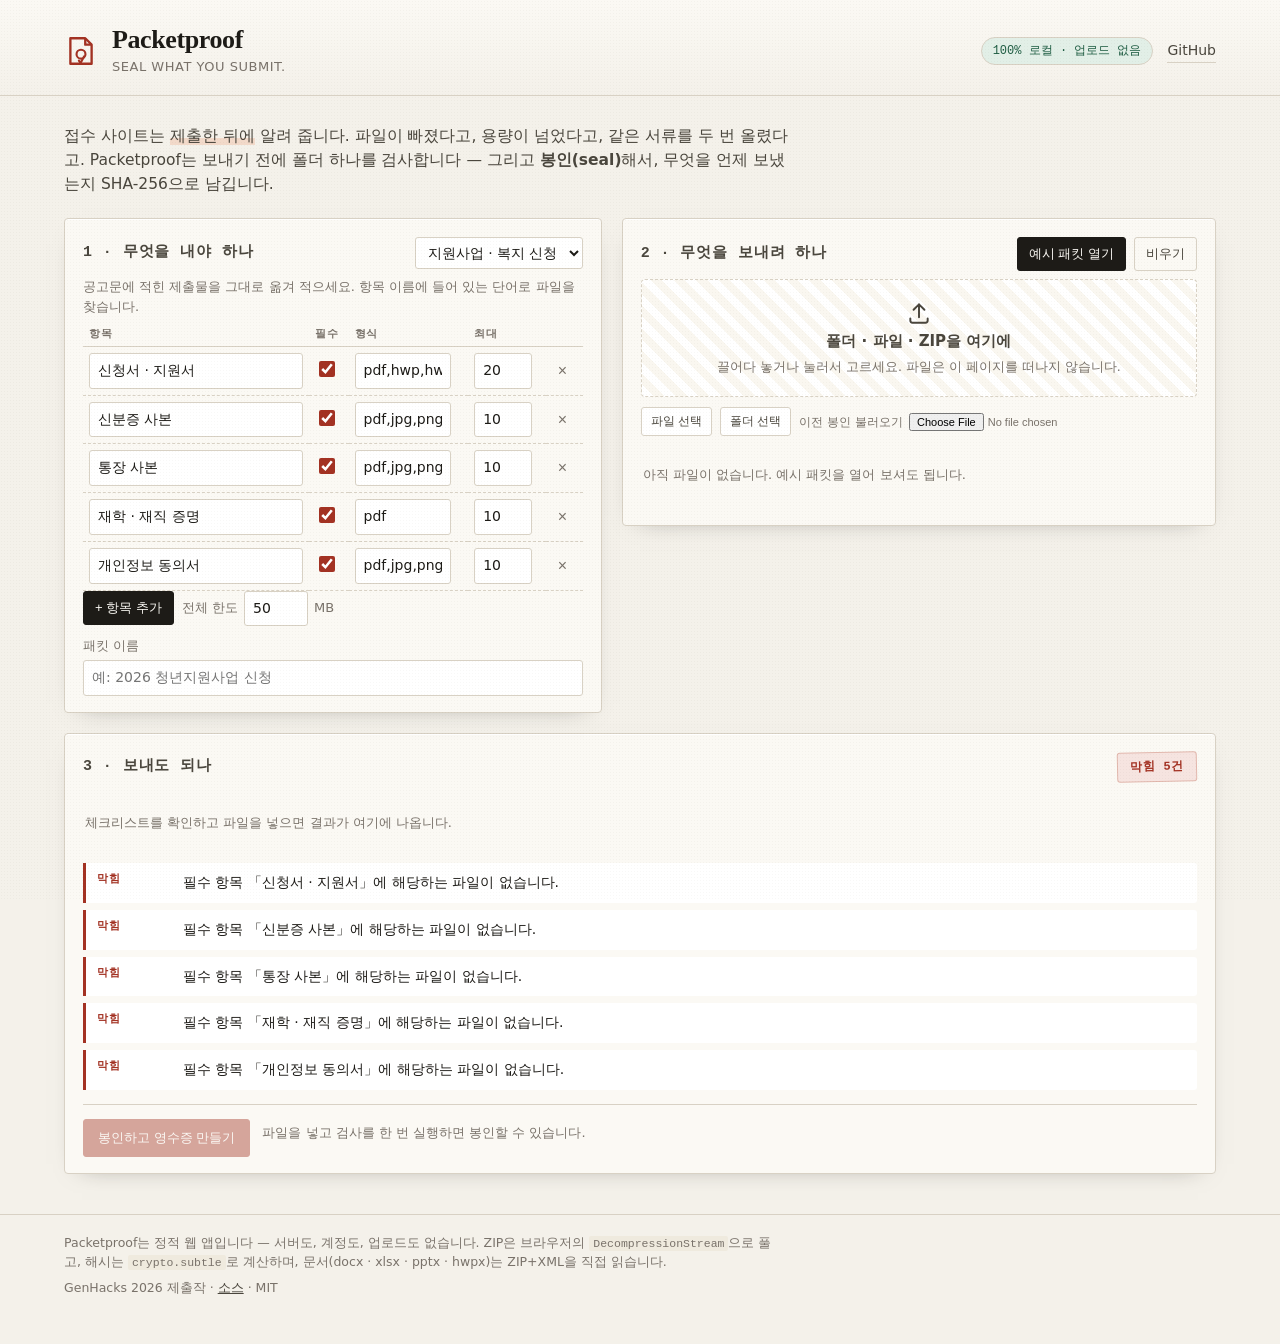
==== docs/index.html @ 07fa8c03 "Publish the app from docs/ for GitHub Pages; fix README paths" ====
<!doctype html>
<html lang="ko">
<head>
<meta charset="utf-8" />
<meta name="viewport" content="width=device-width, initial-scale=1" />
<title>Packetproof — seal what you submit</title>
<meta name="description" content="Check a submission packet in the browser: missing files, wrong formats, duplicate attachments, leaked ID numbers — and seal a SHA-256 receipt. No upload, no server." />
<link rel="stylesheet" href="style.css" />
<link rel="icon" href="data:image/svg+xml,%3Csvg xmlns='http://www.w3.org/2000/svg' viewBox='0 0 32 32'%3E%3Crect width='32' height='32' fill='%23f4f1ea'/%3E%3Cpath d='M11 6h9l4 4v16H11z' fill='none' stroke='%23a33223' stroke-width='2'/%3E%3C/svg%3E" />
</head>
<body>
<header class="masthead">
  <div class="brand">
    <div class="mark" aria-hidden="true">
      <svg viewBox="0 0 32 32" width="34" height="34"><path d="M6 4h14l6 6v18H6z" fill="none" stroke="currentColor" stroke-width="2.2" stroke-linejoin="round"/><path d="M20 4v6h6" fill="none" stroke="currentColor" stroke-width="2.2" stroke-linejoin="round"/><circle cx="16" cy="19" r="4.2" fill="none" stroke="currentColor" stroke-width="2"/><path d="M14 25l1.6 2.2L19 21" fill="none" stroke="currentColor" stroke-width="2" stroke-linecap="round"/></svg>
    </div>
    <div>
      <h1>Packetproof</h1>
      <p class="tagline">Seal what you submit.</p>
    </div>
  </div>
  <div class="brand-right">
    <span class="pill" id="privacy-pill" title="파일은 이 브라우저 밖으로 나가지 않습니다">100% 로컬 · 업로드 없음</span>
    <a class="ghost-link" href="https://github.com/qkrrkdhzdl-arch/packetproof" target="_blank" rel="noopener">GitHub</a>
  </div>
</header>

<main>
  <section class="intro">
    <p>
      접수 사이트는 <em>제출한 뒤에</em> 알려 줍니다. 파일이 빠졌다고, 용량이 넘었다고, 같은 서류를 두 번 올렸다고.
      Packetproof는 보내기 전에 폴더 하나를 검사합니다 — 그리고 <strong>봉인(seal)</strong>해서, 무엇을 언제 보냈는지 SHA-256으로 남깁니다.
    </p>
  </section>

  <div class="grid">
    <!-- ── 왼쪽: 체크리스트 ────────────────────────────────── -->
    <section class="card" id="checklist-card">
      <div class="card-head">
        <h2>1 · 무엇을 내야 하나</h2>
        <select id="preset-select" aria-label="체크리스트 프리셋"></select>
      </div>
      <p class="hint">공고문에 적힌 제출물을 그대로 옮겨 적으세요. 항목 이름에 들어 있는 단어로 파일을 찾습니다.</p>
      <div class="table-wrap">
        <table class="checklist" id="checklist-table">
          <thead>
            <tr><th>항목</th><th>필수</th><th>형식</th><th>최대</th><th></th></tr>
          </thead>
          <tbody></tbody>
        </table>
      </div>
      <div class="row-actions">
        <button class="btn small" id="add-item">+ 항목 추가</button>
        <label class="total-field">전체 한도
          <input type="number" id="total-mb" min="1" max="2000" step="1" /> MB
        </label>
      </div>
      <div class="packet-name">
        <label>패킷 이름 <input type="text" id="packet-name" placeholder="예: 2026 청년지원사업 신청" /></label>
      </div>
    </section>

    <!-- ── 오른쪽: 파일 ─────────────────────────────────── -->
    <section class="card" id="files-card">
      <div class="card-head">
        <h2>2 · 무엇을 보내려 하나</h2>
        <div class="row-actions">
          <button class="btn small" id="sample-btn">예시 패킷 열기</button>
          <button class="btn small ghost" id="clear-btn">비우기</button>
        </div>
      </div>
      <div id="dropzone" class="dropzone" tabindex="0" role="button" aria-label="파일·폴더·ZIP을 끌어다 놓거나 눌러서 선택">
        <div class="dz-inner">
          <svg viewBox="0 0 24 24" width="26" height="26" aria-hidden="true"><path d="M12 16V4m0 0L7 9m5-5l5 5M4 17v2a2 2 0 002 2h12a2 2 0 002-2v-2" fill="none" stroke="currentColor" stroke-width="1.8" stroke-linecap="round" stroke-linejoin="round"/></svg>
          <strong>폴더 · 파일 · ZIP을 여기에</strong>
          <span>끌어다 놓거나 눌러서 고르세요. 파일은 이 페이지를 떠나지 않습니다.</span>
        </div>
        <input type="file" id="file-input" multiple hidden />
        <input type="file" id="folder-input" webkitdirectory directory multiple hidden />
      </div>
      <div class="row-actions sub">
        <button class="btn tiny" id="pick-files">파일 선택</button>
        <button class="btn tiny" id="pick-folder">폴더 선택</button>
        <label class="tiny-label">이전 봉인 불러오기 <input type="file" id="prev-manifest" accept="application/json" /></label>
      </div>
      <div id="files-list" class="files"></div>
    </section>
  </div>

  <!-- ── 결과 ─────────────────────────────────────────── -->
  <section class="card" id="result-card">
    <div class="card-head">
      <h2>3 · 보내도 되나</h2>
      <div class="verdict-badge" id="verdict" data-state="empty">검사 대기</div>
    </div>
    <div id="findings" class="findings"></div>
    <div class="seal-row">
      <button class="btn primary" id="seal-btn" disabled>봉인하고 영수증 만들기</button>
      <span class="hint" id="seal-hint">파일을 넣고 검사를 한 번 실행하면 봉인할 수 있습니다.</span>
    </div>
    <div id="receipt" class="receipt" hidden></div>
  </section>
</main>

<footer>
  <p>
    Packetproof는 정적 웹 앱입니다 — 서버도, 계정도, 업로드도 없습니다.
    ZIP은 브라우저의 <code>DecompressionStream</code>으로 풀고, 해시는 <code>crypto.subtle</code>로 계산하며,
    문서(docx · xlsx · pptx · hwpx)는 ZIP+XML을 직접 읽습니다.
  </p>
  <p class="muted">GenHacks 2026 제출작 · <a href="https://github.com/qkrrkdhzdl-arch/packetproof">소스</a> · MIT</p>
</footer>

<script type="module" src="app.js"></script>
</body>
</html>
---- docs/style.css ----
:root {
  --paper: #f4f1ea;
  --paper-2: #fbf9f4;
  --ink: #1d1b17;
  --ink-2: #4a463d;
  --ink-3: #79726a;
  --rule: #d8d1c4;
  --stamp: #a33223;
  --stamp-soft: #f6e4e0;
  --warn: #8a5a12;
  --warn-soft: #f8efd9;
  --ok: #1f5d43;
  --ok-soft: #e2efe7;
  --accent: #2c3d8f;
  --mono: ui-monospace, SFMono-Regular, "SF Mono", Menlo, Consolas, monospace;
}

* { box-sizing: border-box; }

html, body {
  margin: 0;
  padding: 0;
  background: var(--paper);
  color: var(--ink);
  font: 400 16px/1.55 "Inter", -apple-system, BlinkMacSystemFont, "Segoe UI", "Apple SD Gothic Neo", "Malgun Gothic", system-ui, sans-serif;
  -webkit-font-smoothing: antialiased;
}

body::before {
  content: "";
  position: fixed;
  inset: 0;
  pointer-events: none;
  background-image: radial-gradient(rgba(29, 27, 23, .032) 1px, transparent 1px);
  background-size: 3px 3px;
  z-index: 100;
}

.masthead {
  display: flex;
  align-items: center;
  justify-content: space-between;
  gap: 16px;
  padding: 26px clamp(18px, 5vw, 64px) 18px;
  border-bottom: 1px solid var(--rule);
  background: linear-gradient(180deg, var(--paper-2), var(--paper));
}

.brand { display: flex; align-items: center; gap: 14px; }
.mark { color: var(--stamp); display: grid; place-items: center; }
.masthead h1 {
  margin: 0;
  font: 600 26px/1.1 "Iowan Old Style", "Palatino Linotype", Palatino, Georgia, serif;
  letter-spacing: -.015em;
}
.tagline { margin: 2px 0 0; color: var(--ink-3); font-size: 13px; letter-spacing: .04em; text-transform: uppercase; }
.brand-right { display: flex; align-items: center; gap: 14px; }
.pill {
  font: 500 12px/1 var(--mono);
  padding: 7px 11px;
  border: 1px solid var(--rule);
  border-radius: 999px;
  color: var(--ok);
  background: var(--ok-soft);
  white-space: nowrap;
}
.ghost-link { color: var(--ink-2); font-size: 14px; text-decoration: none; border-bottom: 1px solid var(--rule); }
.ghost-link:hover { border-color: var(--ink); }

main { padding: 22px clamp(18px, 5vw, 64px) 40px; max-width: 1280px; margin: 0 auto; }

.intro p { max-width: 74ch; margin: 6px 0 22px; color: var(--ink-2); font-size: 15.5px; }
.intro em { font-style: normal; background: linear-gradient(transparent 62%, #f2d9c9 62%); }

.grid { display: grid; grid-template-columns: minmax(0, 0.95fr) minmax(0, 1.05fr); gap: 20px; align-items: start; }
@media (max-width: 900px) { .grid { grid-template-columns: minmax(0, 1fr); } }

.card {
  background: var(--paper-2);
  border: 1px solid var(--rule);
  border-radius: 4px;
  padding: 18px 18px 16px;
  box-shadow: 0 1px 0 #fff inset, 0 8px 24px -18px rgba(29, 27, 23, .5);
}
#result-card { margin-top: 20px; }
.card-head { display: flex; align-items: center; justify-content: space-between; gap: 12px; margin-bottom: 8px; }
.card-head h2 {
  margin: 0;
  font: 600 15px/1.2 var(--mono);
  letter-spacing: .06em;
  text-transform: uppercase;
  color: var(--ink-2);
}
.hint { color: var(--ink-3); font-size: 13px; margin: 2px 0 12px; }

select, input[type="text"], input[type="number"] {
  font: inherit;
  font-size: 14px;
  color: var(--ink);
  background: #fff;
  border: 1px solid var(--rule);
  border-radius: 3px;
  padding: 6px 8px;
}
select:focus-visible, input:focus-visible, button:focus-visible, .dropzone:focus-visible {
  outline: 2px solid var(--accent);
  outline-offset: 2px;
}

.table-wrap { overflow-x: auto; }
.checklist { width: 100%; border-collapse: collapse; font-size: 14px; }
.checklist th {
  text-align: left;
  font: 600 11px/1 var(--mono);
  letter-spacing: .08em;
  text-transform: uppercase;
  color: var(--ink-3);
  padding: 0 6px 6px;
  border-bottom: 1px solid var(--rule);
}
.checklist td { padding: 6px 6px; border-bottom: 1px dashed var(--rule); vertical-align: middle; }
.checklist td input[type="text"] { width: 100%; }
.checklist td input.ext { width: 96px; }
.checklist td input.num { width: 58px; }
.checklist .req input { width: 16px; height: 16px; accent-color: var(--stamp); }
.icon-btn {
  border: 0; background: none; color: var(--ink-3); cursor: pointer;
  font-size: 16px; line-height: 1; padding: 4px 6px; border-radius: 3px;
}
.icon-btn:hover { color: var(--stamp); background: var(--stamp-soft); }

.row-actions { display: flex; gap: 8px; align-items: center; flex-wrap: wrap; }
.row-actions.sub { margin: 10px 0 4px; }
.total-field { font-size: 13px; color: var(--ink-3); display: flex; align-items: center; gap: 6px; }
.total-field input { width: 64px; }
.tiny-label { font-size: 12px; color: var(--ink-3); display: flex; align-items: center; gap: 6px; }
.tiny-label input { font-size: 11px; max-width: 190px; }
input[type="file"] { font-size: 11px; max-width: 176px; color: var(--ink-3); }
.packet-name { margin-top: 10px; font-size: 13px; color: var(--ink-3); }
.packet-name input { width: 100%; margin-top: 4px; }

.btn {
  font: 500 14px/1 inherit;
  padding: 9px 14px;
  border-radius: 3px;
  border: 1px solid var(--ink);
  background: var(--ink);
  color: var(--paper-2);
  cursor: pointer;
  transition: transform .06s ease, background .15s ease;
}
.btn:hover { background: #2b2823; }
.btn:active { transform: translateY(1px); }
.btn.primary { background: var(--stamp); border-color: var(--stamp); }
.btn.primary:hover { background: #8d2a1d; }
.btn:disabled { opacity: .42; cursor: not-allowed; }
.btn.small { font-size: 13px; padding: 7px 11px; }
.btn.tiny { font-size: 12px; padding: 5px 9px; background: #fff; color: var(--ink-2); border-color: var(--rule); }
.btn.tiny:hover { color: var(--ink); border-color: var(--ink-3); background: #fff; }
.btn.ghost { background: transparent; color: var(--ink-2); border-color: var(--rule); }

.dropzone {
  border: 1.5px dashed var(--rule);
  border-radius: 4px;
  background:
    repeating-linear-gradient(45deg, #fff 0 8px, #faf7f0 8px 16px);
  padding: 20px 16px;
  text-align: center;
  cursor: pointer;
  transition: border-color .15s ease, background .15s ease;
}
.dropzone.drag { border-color: var(--stamp); background: var(--stamp-soft); }
.dz-inner { display: grid; gap: 4px; justify-items: center; color: var(--ink-2); }
.dz-inner strong { font-size: 15px; }
.dz-inner span { font-size: 12.5px; color: var(--ink-3); }

.files { display: grid; gap: 4px; margin-top: 6px; max-height: 300px; overflow: auto; }
.file-row {
  display: grid;
  grid-template-columns: 1fr auto auto auto;
  gap: 10px;
  align-items: center;
  padding: 6px 8px;
  border: 1px solid var(--rule);
  border-radius: 3px;
  background: #fff;
  font-size: 13px;
}
.file-row .fname { font-family: var(--mono); font-size: 12.5px; overflow: hidden; text-overflow: ellipsis; white-space: nowrap; }
.file-row .fmeta { color: var(--ink-3); font-size: 11.5px; font-family: var(--mono); white-space: nowrap; }
.file-row .ftag {
  font-size: 10.5px; letter-spacing: .04em; text-transform: uppercase;
  padding: 2px 6px; border-radius: 999px; border: 1px solid var(--rule); color: var(--ink-3); white-space: nowrap;
}
.file-del { font-size: 15px; padding: 2px 6px; }
.file-row.matched .ftag { color: var(--ok); border-color: #b9d6c5; background: var(--ok-soft); }
.file-row.unmatched .ftag { color: var(--warn); border-color: #e3cea1; background: var(--warn-soft); }
.file-empty { color: var(--ink-3); font-size: 13px; padding: 10px 2px; }

.verdict-badge {
  font: 600 12px/1 var(--mono);
  letter-spacing: .06em;
  text-transform: uppercase;
  padding: 8px 12px;
  border-radius: 3px;
  border: 1px solid var(--rule);
  color: var(--ink-3);
  background: #fff;
  transform: rotate(-1.2deg);
}
.verdict-badge[data-state="ready"] { color: var(--ok); border-color: #b9d6c5; background: var(--ok-soft); }
.verdict-badge[data-state="warnings"] { color: var(--warn); border-color: #e3cea1; background: var(--warn-soft); }
.verdict-badge[data-state="blocked"] { color: var(--stamp); border-color: #e2b7ad; background: var(--stamp-soft); }

.findings { display: grid; gap: 7px; margin: 4px 0 14px; }
.finding {
  display: grid;
  grid-template-columns: 74px 1fr;
  gap: 12px;
  padding: 9px 11px;
  border-left: 3px solid var(--rule);
  background: #fff;
  border-radius: 0 3px 3px 0;
  font-size: 14px;
}
.finding .sev {
  font: 600 10.5px/1.4 var(--mono);
  letter-spacing: .08em;
  text-transform: uppercase;
  color: var(--ink-3);
}
.finding .what { color: var(--ink); }
.finding .where { color: var(--ink-3); font-family: var(--mono); font-size: 11.5px; margin-top: 3px; }
.finding.block { border-left-color: var(--stamp); }
.finding.block .sev { color: var(--stamp); }
.finding.warn { border-left-color: #c9902c; }
.finding.warn .sev { color: var(--warn); }
.finding note .sev, .finding.note .sev { color: var(--ink-3); }
.all-clear {
  display: grid;
  gap: 4px;
  padding: 16px;
  border: 1px solid #b9d6c5;
  background: var(--ok-soft);
  border-radius: 4px;
  color: var(--ok);
  font-size: 14px;
}

.seal-row { display: flex; align-items: center; gap: 12px; flex-wrap: wrap; border-top: 1px solid var(--rule); padding-top: 14px; }

.receipt {
  margin-top: 16px;
  background: #fff;
  border: 1px solid var(--rule);
  border-top: 3px double var(--ink-3);
  padding: 16px;
  border-radius: 2px;
}
.receipt h3 {
  margin: 0 0 8px;
  font: 600 13px/1.2 var(--mono);
  letter-spacing: .1em;
  text-transform: uppercase;
  color: var(--ink-2);
}
.receipt pre {
  margin: 0;
  font: 400 11.5px/1.6 var(--mono);
  white-space: pre-wrap;
  word-break: break-all;
  color: var(--ink-2);
  max-height: 280px;
  overflow: auto;
}
.receipt .stamp {
  display: inline-block;
  margin: 10px 0 2px;
  padding: 4px 10px;
  border: 2px solid var(--stamp);
  color: var(--stamp);
  font: 700 12px/1 var(--mono);
  letter-spacing: .18em;
  transform: rotate(-3deg);
  opacity: .85;
}
.receipt .diff { margin-top: 12px; border-top: 1px dashed var(--rule); padding-top: 10px; font-size: 13px; }
.receipt .diff ul { margin: 6px 0 0; padding-left: 18px; color: var(--ink-2); }

footer {
  border-top: 1px solid var(--rule);
  padding: 18px clamp(18px, 5vw, 64px) 40px;
  color: var(--ink-3);
  font-size: 12.5px;
  max-width: 1280px;
  margin: 0 auto;
}
footer p { max-width: 90ch; margin: 0 0 6px; }
footer code { font-family: var(--mono); font-size: 11.5px; background: #efeade; padding: 1px 4px; border-radius: 2px; }
.muted { color: var(--ink-3); }
footer a { color: var(--ink-2); }

.sr-only { position: absolute; width: 1px; height: 1px; overflow: hidden; clip: rect(0 0 0 0); }
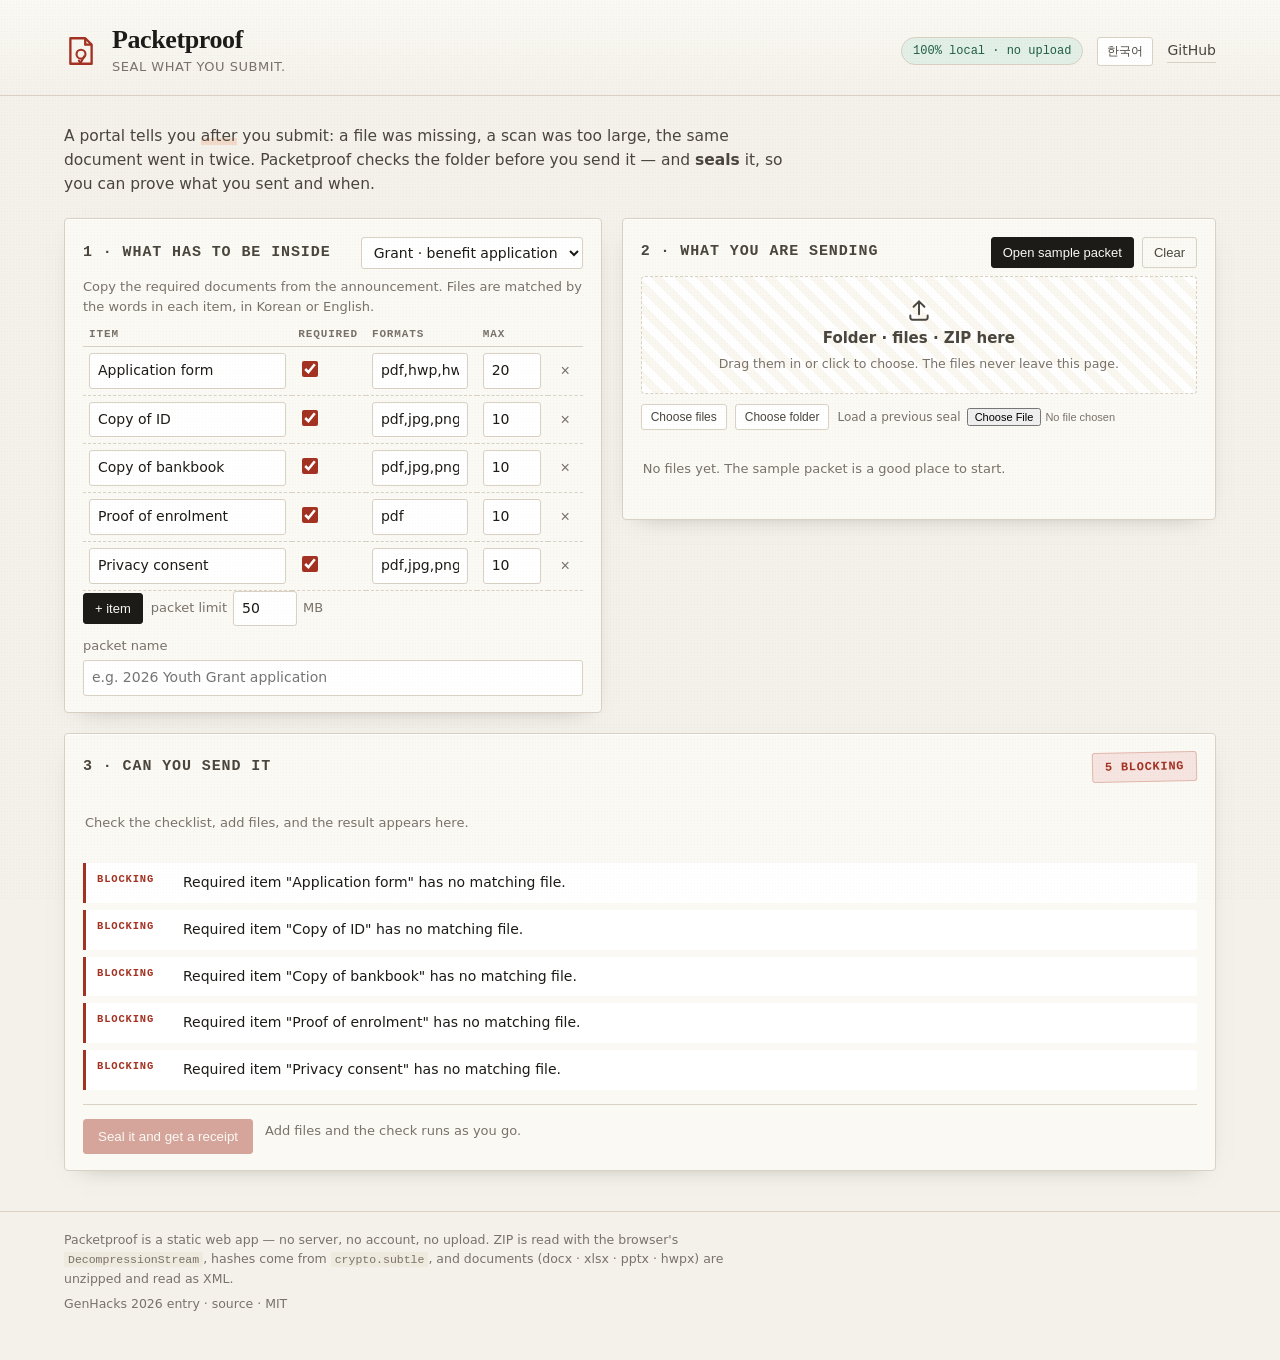
==== commit 67e8bbe9: "Bilingual interface (English/Korean): findings as codes + parameters, string table in i18n.js - i18n" ====
--- a/docs/index.html
+++ b/docs/index.html
@@ -1,5 +1,5 @@
 <!doctype html>
-<html lang="ko">
+<html lang="en">
 <head>
 <meta charset="utf-8" />
 <meta name="viewport" content="width=device-width, initial-scale=1" />
@@ -16,99 +16,101 @@
     </div>
     <div>
       <h1>Packetproof</h1>
-      <p class="tagline">Seal what you submit.</p>
+      <p class="tagline" data-i18n="tagline">Seal what you submit.</p>
     </div>
   </div>
   <div class="brand-right">
-    <span class="pill" id="privacy-pill" title="파일은 이 브라우저 밖으로 나가지 않습니다">100% 로컬 · 업로드 없음</span>
+    <span class="pill" id="privacy-pill" data-i18n="privacy">100% local · no upload</span>
+    <button class="btn tiny lang" id="lang-btn" type="button">한국어</button>
     <a class="ghost-link" href="https://github.com/qkrrkdhzdl-arch/packetproof" target="_blank" rel="noopener">GitHub</a>
   </div>
 </header>
 
 <main>
   <section class="intro">
-    <p>
-      접수 사이트는 <em>제출한 뒤에</em> 알려 줍니다. 파일이 빠졌다고, 용량이 넘었다고, 같은 서류를 두 번 올렸다고.
-      Packetproof는 보내기 전에 폴더 하나를 검사합니다 — 그리고 <strong>봉인(seal)</strong>해서, 무엇을 언제 보냈는지 SHA-256으로 남깁니다.
-    </p>
+    <p data-i18n-html="intro"></p>
   </section>
 
   <div class="grid">
-    <!-- ── 왼쪽: 체크리스트 ────────────────────────────────── -->
+    <!-- checklist -->
     <section class="card" id="checklist-card">
       <div class="card-head">
-        <h2>1 · 무엇을 내야 하나</h2>
-        <select id="preset-select" aria-label="체크리스트 프리셋"></select>
+        <h2 data-i18n="step1">1 · what has to be inside</h2>
+        <select id="preset-select" aria-label="checklist preset"></select>
       </div>
-      <p class="hint">공고문에 적힌 제출물을 그대로 옮겨 적으세요. 항목 이름에 들어 있는 단어로 파일을 찾습니다.</p>
+      <p class="hint" data-i18n="step1hint"></p>
       <div class="table-wrap">
         <table class="checklist" id="checklist-table">
           <thead>
-            <tr><th>항목</th><th>필수</th><th>형식</th><th>최대</th><th></th></tr>
+            <tr>
+              <th data-i18n="colItem">item</th>
+              <th data-i18n="colReq">required</th>
+              <th data-i18n="colExt">formats</th>
+              <th data-i18n="colMax">max</th>
+              <th></th>
+            </tr>
           </thead>
           <tbody></tbody>
         </table>
       </div>
       <div class="row-actions">
-        <button class="btn small" id="add-item">+ 항목 추가</button>
-        <label class="total-field">전체 한도
+        <button class="btn small" id="add-item" data-i18n="addItem">+ item</button>
+        <label class="total-field"><span data-i18n="totalLimit">packet limit</span>
           <input type="number" id="total-mb" min="1" max="2000" step="1" /> MB
         </label>
       </div>
       <div class="packet-name">
-        <label>패킷 이름 <input type="text" id="packet-name" placeholder="예: 2026 청년지원사업 신청" /></label>
+        <label><span data-i18n="packetName">packet name</span>
+          <input type="text" id="packet-name" data-i18n-ph="packetPlaceholder" placeholder="e.g. 2026 Youth Grant application" />
+        </label>
       </div>
     </section>
 
-    <!-- ── 오른쪽: 파일 ─────────────────────────────────── -->
+    <!-- files -->
     <section class="card" id="files-card">
       <div class="card-head">
-        <h2>2 · 무엇을 보내려 하나</h2>
+        <h2 data-i18n="step2">2 · what you are sending</h2>
         <div class="row-actions">
-          <button class="btn small" id="sample-btn">예시 패킷 열기</button>
-          <button class="btn small ghost" id="clear-btn">비우기</button>
+          <button class="btn small" id="sample-btn" data-i18n="sample">Open sample packet</button>
+          <button class="btn small ghost" id="clear-btn" data-i18n="clear">Clear</button>
         </div>
       </div>
-      <div id="dropzone" class="dropzone" tabindex="0" role="button" aria-label="파일·폴더·ZIP을 끌어다 놓거나 눌러서 선택">
+      <div id="dropzone" class="dropzone" tabindex="0" role="button" aria-label="drop files, a folder or a ZIP">
         <div class="dz-inner">
           <svg viewBox="0 0 24 24" width="26" height="26" aria-hidden="true"><path d="M12 16V4m0 0L7 9m5-5l5 5M4 17v2a2 2 0 002 2h12a2 2 0 002-2v-2" fill="none" stroke="currentColor" stroke-width="1.8" stroke-linecap="round" stroke-linejoin="round"/></svg>
-          <strong>폴더 · 파일 · ZIP을 여기에</strong>
-          <span>끌어다 놓거나 눌러서 고르세요. 파일은 이 페이지를 떠나지 않습니다.</span>
+          <strong data-i18n="dzTitle">Folder · files · ZIP here</strong>
+          <span data-i18n="dzSub"></span>
         </div>
         <input type="file" id="file-input" multiple hidden />
         <input type="file" id="folder-input" webkitdirectory directory multiple hidden />
       </div>
       <div class="row-actions sub">
-        <button class="btn tiny" id="pick-files">파일 선택</button>
-        <button class="btn tiny" id="pick-folder">폴더 선택</button>
-        <label class="tiny-label">이전 봉인 불러오기 <input type="file" id="prev-manifest" accept="application/json" /></label>
+        <button class="btn tiny" id="pick-files" data-i18n="pickFiles">Choose files</button>
+        <button class="btn tiny" id="pick-folder" data-i18n="pickFolder">Choose folder</button>
+        <label class="tiny-label"><span data-i18n="prevSeal">Load a previous seal</span> <input type="file" id="prev-manifest" accept="application/json" /></label>
       </div>
       <div id="files-list" class="files"></div>
     </section>
   </div>
 
-  <!-- ── 결과 ─────────────────────────────────────────── -->
+  <!-- verdict -->
   <section class="card" id="result-card">
     <div class="card-head">
-      <h2>3 · 보내도 되나</h2>
-      <div class="verdict-badge" id="verdict" data-state="empty">검사 대기</div>
+      <h2 data-i18n="step3">3 · can you send it</h2>
+      <div class="verdict-badge" id="verdict" data-state="empty">waiting</div>
     </div>
     <div id="findings" class="findings"></div>
     <div class="seal-row">
-      <button class="btn primary" id="seal-btn" disabled>봉인하고 영수증 만들기</button>
-      <span class="hint" id="seal-hint">파일을 넣고 검사를 한 번 실행하면 봉인할 수 있습니다.</span>
+      <button class="btn primary" id="seal-btn" disabled data-i18n="seal">Seal it and get a receipt</button>
+      <span class="hint" id="seal-hint"></span>
     </div>
     <div id="receipt" class="receipt" hidden></div>
   </section>
 </main>
 
 <footer>
-  <p>
-    Packetproof는 정적 웹 앱입니다 — 서버도, 계정도, 업로드도 없습니다.
-    ZIP은 브라우저의 <code>DecompressionStream</code>으로 풀고, 해시는 <code>crypto.subtle</code>로 계산하며,
-    문서(docx · xlsx · pptx · hwpx)는 ZIP+XML을 직접 읽습니다.
-  </p>
-  <p class="muted">GenHacks 2026 제출작 · <a href="https://github.com/qkrrkdhzdl-arch/packetproof">소스</a> · MIT</p>
+  <p data-i18n-html="footer1"></p>
+  <p class="muted"><span data-i18n="footer2">GenHacks 2026 entry · source · MIT</span></p>
 </footer>
 
 <script type="module" src="app.js"></script>
--- a/docs/style.css
+++ b/docs/style.css
@@ -64,6 +64,8 @@
   background: var(--ok-soft);
   white-space: nowrap;
 }
+.btn.lang { background: #fff; color: var(--ink-2); border-color: var(--rule); font-size: 12px; padding: 6px 10px; }
+.btn.lang:hover { border-color: var(--ink-3); color: var(--ink); }
 .ghost-link { color: var(--ink-2); font-size: 14px; text-decoration: none; border-bottom: 1px solid var(--rule); }
 .ghost-link:hover { border-color: var(--ink); }
 
